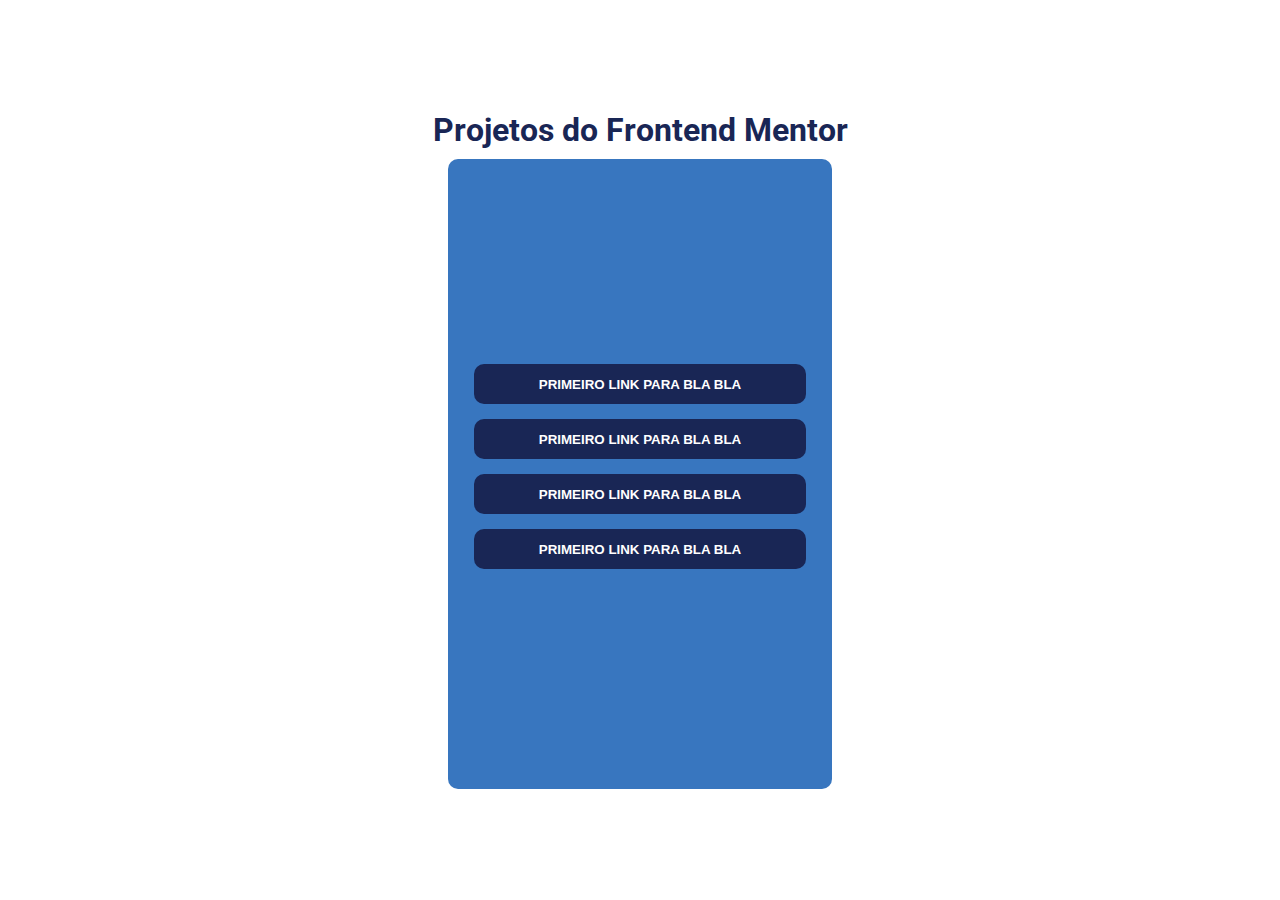
==== index.html @ 4e894454 "insert index page" ====
<!DOCTYPE html>
<html lang="en">
<head>
    <meta charset="UTF-8">
    <meta name="viewport" content="width=device-width, initial-scale=1.0">
    <link rel="stylesheet" href="style.css">
    <title>Projetos Frontend Mentor</title>
</head>
<body>
    <main>
        <h1>Projetos do Frontend Mentor</h1> 

        <section class="links">
            <a href=""><button>PRIMEIRO LINK PARA BLA BLA</button></a>
            <a href=""><button>PRIMEIRO LINK PARA BLA BLA</button></a>
            <a href=""><button>PRIMEIRO LINK PARA BLA BLA</button></a>
            <a href=""><button>PRIMEIRO LINK PARA BLA BLA</button></a>
        </section>
    </main>

    
</body>
</html>
---- style.css ----
@import url("https://fonts.googleapis.com/css2?family=Lobster&family=Poppins:wght@400;500;700&family=Roboto:wght@400;700&display=swap");
*{
    box-sizing: border-box;
    margin: 0;
    padding: 0;
}

:root{

    /*COLORS*/
    --primary-color:#192655;
    --background: #3876BF;
    --White: hsl(0, 0%, 100%);


    /*Font*/
    font-family: 'Roboto';
}


html{
    
}

h1{
    color: var(--primary-color);
    text-align: center;
}

main{
    width: 100vw;
    height: 100vh;
    display: flex;
    flex-direction: column;
    justify-content: center;
    align-items: center;
}
.links{
    width: 30vw;
    min-width: 350px;
    height: 70vh;
    border-radius: 10px;
    display: flex;
    flex-direction: column;
    align-items: center;
    justify-content: center;
    background-color: var(--background);
    box-shadow: 1px 1px 6px 2px var(--White);
    margin-top: 10px;
}

.links button{
    width: 26vw;
    min-width: 300px;
    height: 40px;
    cursor: pointer;
    border-radius: 10px;
    border: none;
    background-color: var(--primary-color);
    color: var(--White);
    font-weight: 700;
    margin-bottom: 15px;
}

.links button:hover{
    background-color: var(--White);
    color: var(--primary-color);
}
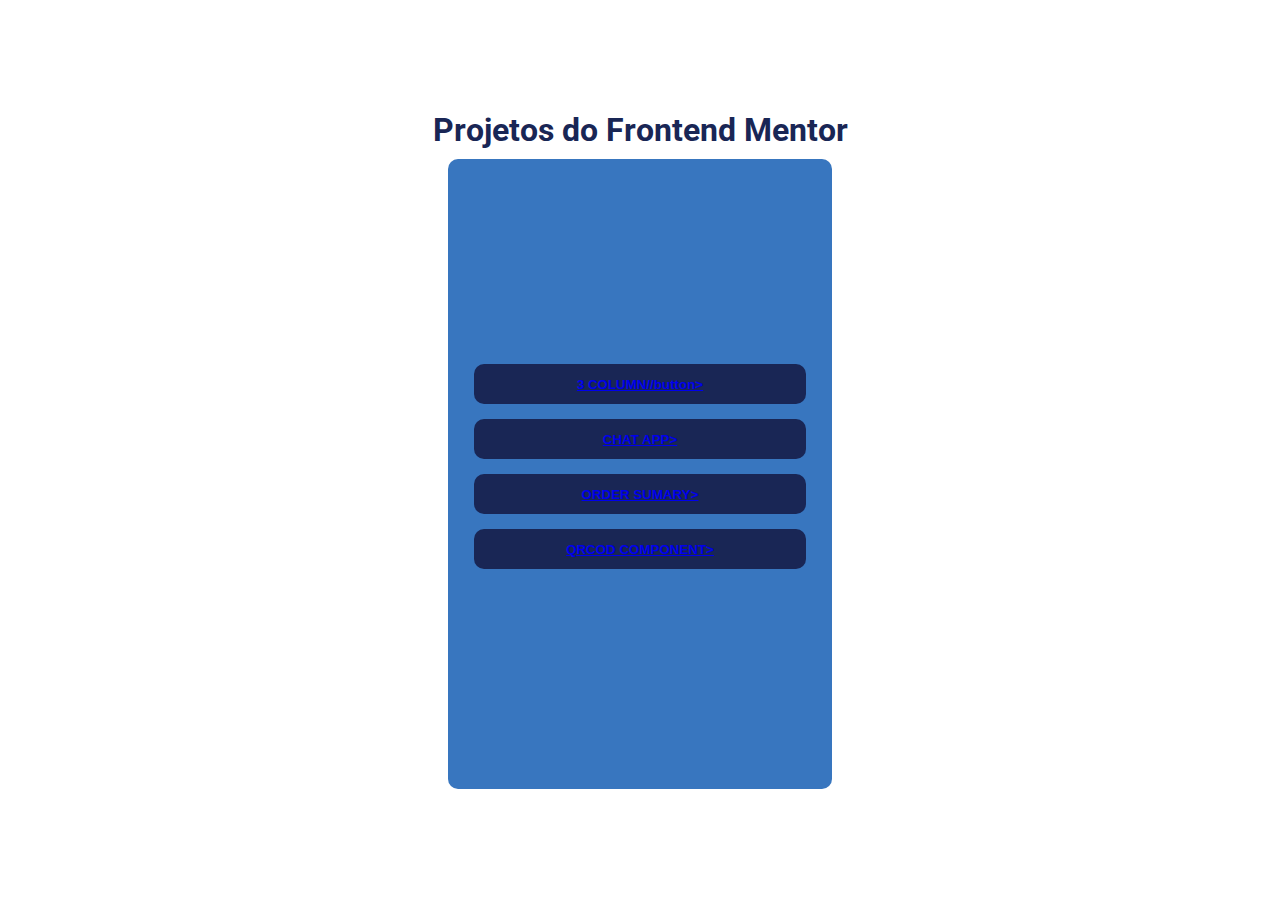
==== commit ef3d871b: "UPDATE LINKS" ====
--- a/index.html
+++ b/index.html
@@ -11,10 +11,14 @@
         <h1>Projetos do Frontend Mentor</h1> 
 
         <section class="links">
-            <a href=""><button>PRIMEIRO LINK PARA BLA BLA</button></a>
-            <a href=""><button>PRIMEIRO LINK PARA BLA BLA</button></a>
-            <a href=""><button>PRIMEIRO LINK PARA BLA BLA</button></a>
-            <a href=""><button>PRIMEIRO LINK PARA BLA BLA</button></a>
+            <a href="https://renannevesc94.github.io/frontend-mentor/3-column-main/"><button>3 COLUMN//button></a>
+            <a href="https://renannevesc94.github.io/frontend-mentor/Chat-App-HTML-CSS-main/"><button>CHAT APP></a>
+            <a href="https://renannevesc94.github.io/frontend-mentor/Order-Summary-main/"><button>ORDER SUMARY></a>
+            <a href="https://renannevesc94.github.io/frontend-mentor/QRCode-Component-main/"><button>QRCOD COMPONENT></a>
+
+
+
+
         </section>
     </main>
 
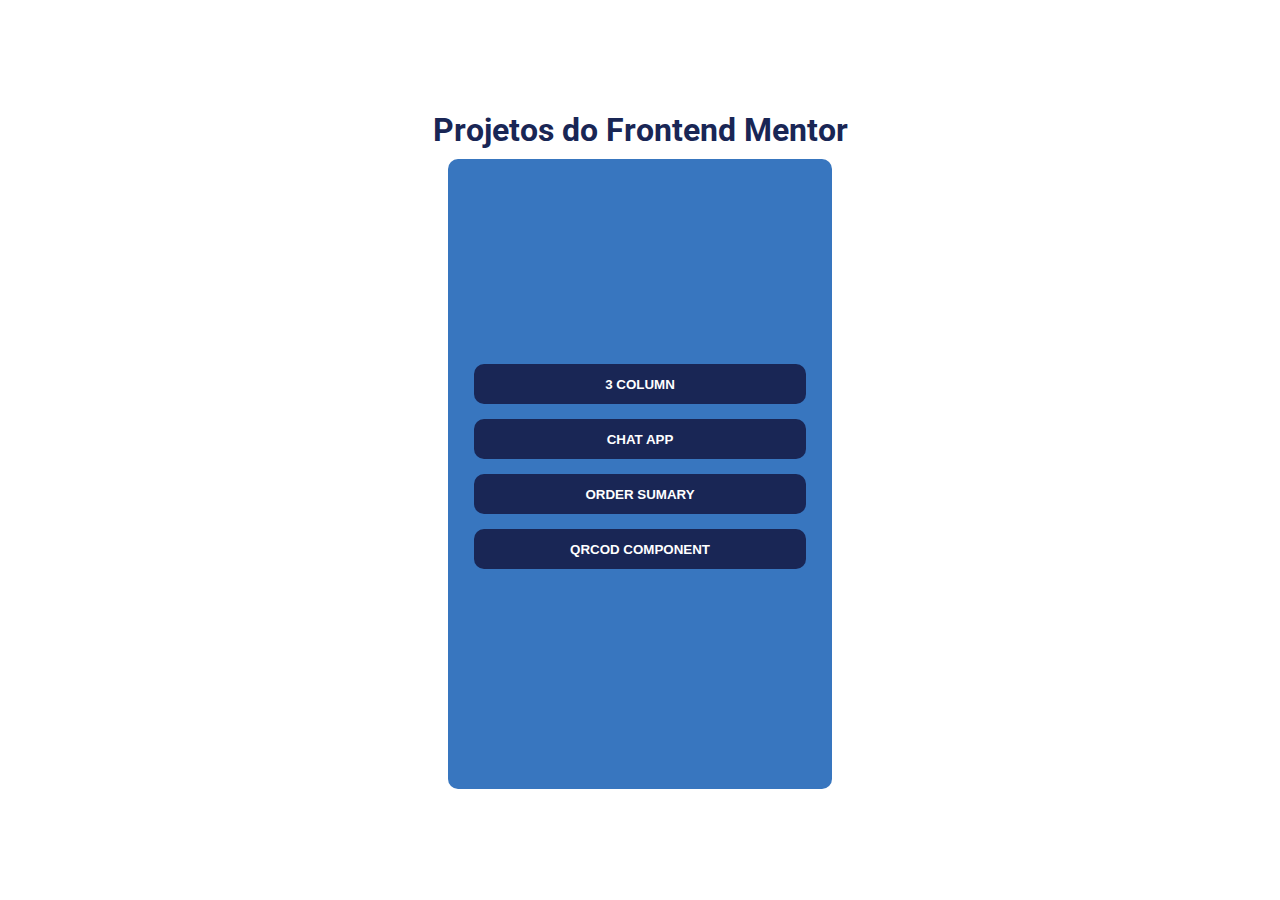
==== commit f7e19983: "update links 2" ====
--- a/index.html
+++ b/index.html
@@ -11,10 +11,10 @@
         <h1>Projetos do Frontend Mentor</h1> 
 
         <section class="links">
-            <a href="https://renannevesc94.github.io/frontend-mentor/3-column-main/"><button>3 COLUMN//button></a>
-            <a href="https://renannevesc94.github.io/frontend-mentor/Chat-App-HTML-CSS-main/"><button>CHAT APP></a>
-            <a href="https://renannevesc94.github.io/frontend-mentor/Order-Summary-main/"><button>ORDER SUMARY></a>
-            <a href="https://renannevesc94.github.io/frontend-mentor/QRCode-Component-main/"><button>QRCOD COMPONENT></a>
+            <a href="https://renannevesc94.github.io/frontend-mentor/3-column-main/"><button>3 COLUMN </button></a>
+            <a href="https://renannevesc94.github.io/frontend-mentor/Chat-App-HTML-CSS-main/"><button>CHAT APP</button></a>
+            <a href="https://renannevesc94.github.io/frontend-mentor/Order-Summary-main/"><button>ORDER SUMARY</button></a>
+            <a href="https://renannevesc94.github.io/frontend-mentor/QRCode-Component-main/"><button>QRCOD COMPONENT</button></a>
 
 
 
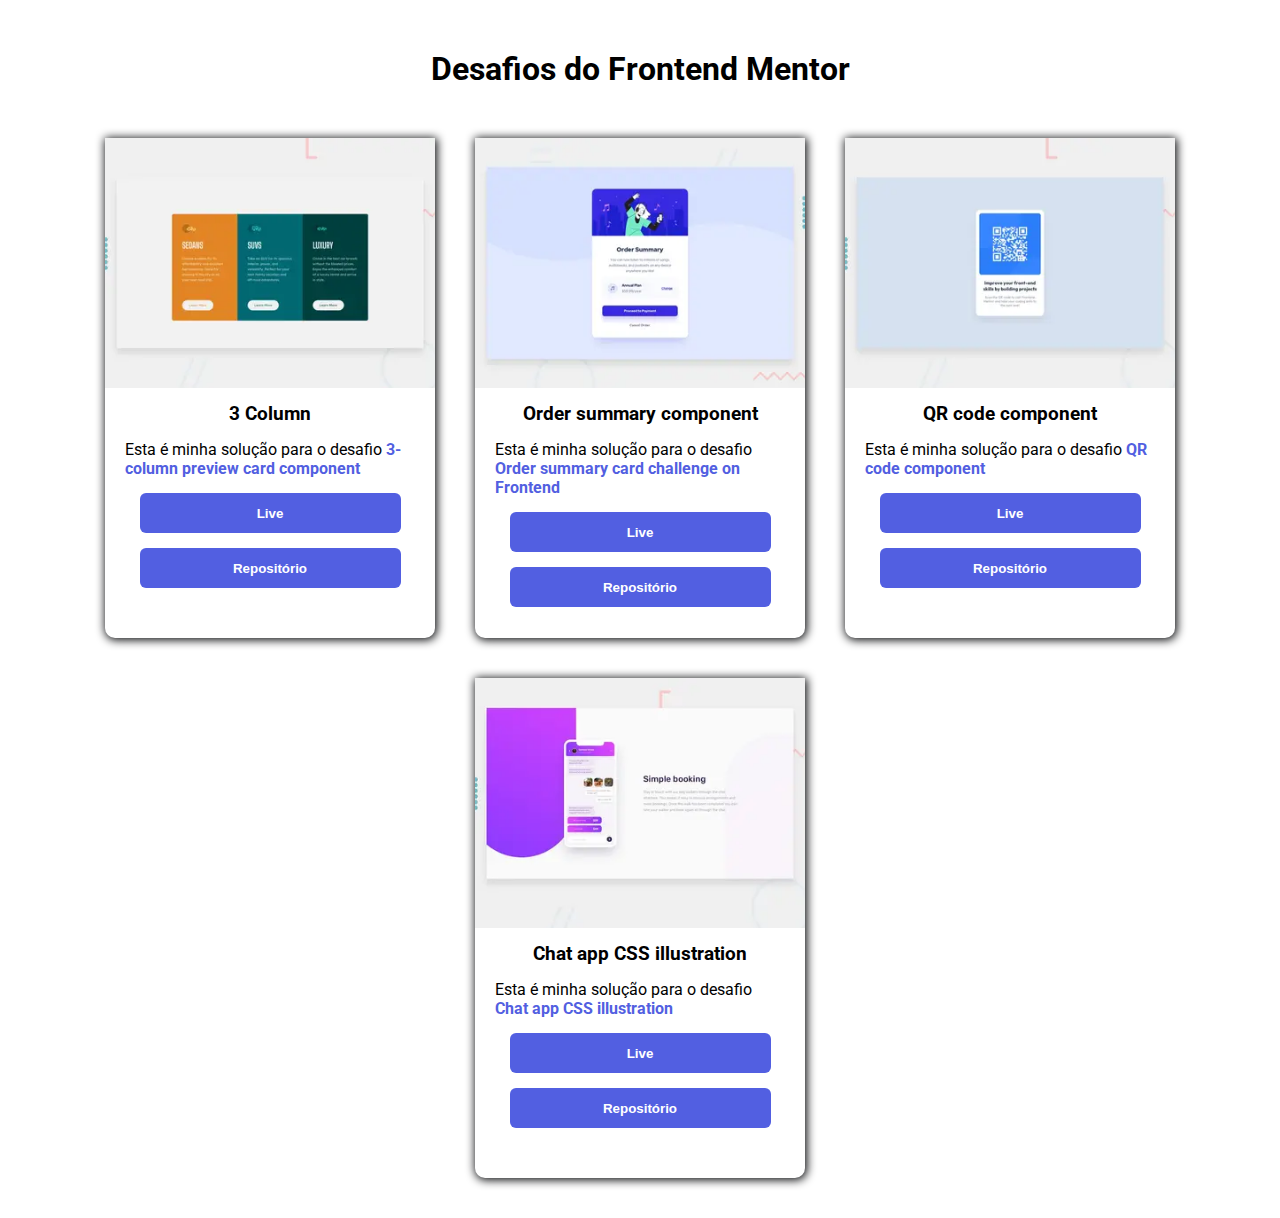
==== commit e7aded75: "insert start page" ====
--- a/index.html
+++ b/index.html
@@ -1,27 +1,93 @@
 <!DOCTYPE html>
 <html lang="en">
+
 <head>
-    <meta charset="UTF-8">
-    <meta name="viewport" content="width=device-width, initial-scale=1.0">
-    <link rel="stylesheet" href="style.css">
-    <title>Projetos Frontend Mentor</title>
+    <meta charset="UTF-8" />
+    <meta name="viewport" content="width=device-width, initial-scale=1.0" />
+    <link rel="stylesheet" href="style.css" />
+    <title>Desafios Frontend Mentor</title>
 </head>
+
 <body>
+    <h1>Desafios do Frontend Mentor</h1>
+
     <main>
-        <h1>Projetos do Frontend Mentor</h1> 
+        <div class="card">
+            <div class="top-card">
+                <img src="assets/images/3-COLUMN.webp" alt="">
+            </div>
 
-        <section class="links">
-            <a href="https://renannevesc94.github.io/frontend-mentor/3-column-main/"><button>3 COLUMN </button></a>
-            <a href="https://renannevesc94.github.io/frontend-mentor/Chat-App-HTML-CSS-main/"><button>CHAT APP</button></a>
-            <a href="https://renannevesc94.github.io/frontend-mentor/Order-Summary-main/"><button>ORDER SUMARY</button></a>
-            <a href="https://renannevesc94.github.io/frontend-mentor/QRCode-Component-main/"><button>QRCOD COMPONENT</button></a>
+            <div class="content">
+                <h3>3 Column</h3>
+                <p>
+                    Esta é minha solução para o desafio <a
+                        href="https://www.frontendmentor.io/challenges/3column-preview-card-component-pH92eAR2-"
+                        target="_blank">3-column preview card component</a>
+                </p>
+                <button onclick="openPage(1,'3-column-main')">Live</button>
+                <button onclick="openPage(2,'3-column-main')">Repositório</button>
+            </div>
+        </div>
+
+        <div class="card">
+            <div class="top-card">
+                <img src="assets/images/OrderSummary.webp" alt="">
+            </div>
+            <div class="content">
+                <h3>Order summary component
+                </h3>
+                <p>
+                    Esta é minha solução para o desafio <a
+                        href="https://www.frontendmentor.io/challenges/order-summary-component-QlPmajDUj"
+                        target="_blank">Order summary
+                        card challenge on Frontend</a>
+                </p>
+                <button onclick="openPage(1,'Order-Summary-main')">Live</button>
+                <button onclick="openPage(2,'Order-Summary-main')">Repositório</button>
+            </div>
+        </div>
 
 
+        <div class="card">
+            <div class="top-card">
+                <img src="assets/images/QrCodeComponent.webp" alt="">
+            </div>
+            <div class="content">
+                <h3>QR code component
+                </h3>
+                <p>
+                    Esta é minha solução para o desafio <a
+                        href="https://www.frontendmentor.io/challenges/qr-code-component-iux_sIO_H" target="_blank">QR
+                        code component
+                    </a>
+
+                </p>
+                <button onclick="openPage(1,'QRCode-Component-main')">Live</button>
+                <button onclick="openPage(2,'QRCode-Component-main')">Repositório</button>
+            </div>
+        </div>
 
 
-        </section>
+        <div class="card">
+            <div class="top-card">
+                <img src="assets/images/ChatApp.webp" alt="">
+            </div>
+            <div class="content">
+                <h3>Chat app CSS illustration
+                </h3>
+                <p>
+                    Esta é minha solução para o desafio <a
+                        href="https://www.frontendmentor.io/challenges/chat-app-css-illustration-O5auMkFqY"
+                        target="_blank">Chat app CSS illustration
+                    </a>
+                </p>
+                <button onclick="openPage(1,'Chat-App-HTML-CSS-main')">Live</button>
+                <button onclick="openPage(2,'Chat-App-HTML-CSS-main')">Repositório</button>
+            </div>
+        </div>
     </main>
 
-    
+    <script src="script.js"></script>
 </body>
+
 </html>--- a/style.css
+++ b/style.css
@@ -1,68 +1,110 @@
 @import url("https://fonts.googleapis.com/css2?family=Lobster&family=Poppins:wght@400;500;700&family=Roboto:wght@400;700&display=swap");
-*{
-    box-sizing: border-box;
-    margin: 0;
-    padding: 0;
+* {
+  box-sizing: border-box;
+  margin: 0;
+  padding: 0;
 }
 
-:root{
+:root {
+  /*COLORS*/
+  --color-01:#525FE1;
+  --color-02:#4854d1;
+  --White: hsl(0, 0%, 100%);
 
-    /*COLORS*/
-    --primary-color:#192655;
-    --background: #3876BF;
-    --White: hsl(0, 0%, 100%);
-
-
-    /*Font*/
-    font-family: 'Roboto';
+  /*Font*/
+  font-family: "Roboto";
 }
 
 
-html{
-    
+h1 {
+  text-align: center;
+  margin: 50px 0;
 }
 
-h1{
-    color: var(--primary-color);
-    text-align: center;
+main {
+  width: 100%;
+  height: 100%;
+  display: flex;
+  flex-direction: row;
+  justify-content: center;
+  align-items: center;
+  gap: 40px;
+  flex-wrap: wrap;
+  margin-bottom: 40px;
 }
 
-main{
-    width: 100vw;
-    height: 100vh;
+
+/*CARDS*/
+
+.card {
+  width: 25vw;
+  min-width: 330px;
+  max-width: 350px;
+  height: 70vh;
+  min-height: 400px;
+  max-height: 500px;
+  border-radius: 0 0 10px 10px;
+  box-shadow: 1px 1px 10px 1px #07080a;
+  background-color: var(--White);
+  display: flex;
+  flex-direction: column;
+  align-items: center;
+  gap: 15px;
+  transition: transform 0.3s;
+}
+
+.card:hover{
+    transform: scale(1.07);
+}
+.top-card{
+    background-color: var(--color-01);
+    width: 100%;
+    height: 50%; 
     display: flex;
+    align-items: center;
     flex-direction: column;
-    justify-content: center;
-    align-items: center;
 }
-.links{
-    width: 30vw;
-    min-width: 350px;
-    height: 70vh;
-    border-radius: 10px;
+
+.top-card img{
+    width: 100%;
+    height: 100%;
+    object-fit: cover;
+}
+
+.content{
     display: flex;
     flex-direction: column;
     align-items: center;
-    justify-content: center;
-    background-color: var(--background);
-    box-shadow: 1px 1px 6px 2px var(--White);
-    margin-top: 10px;
+    padding: 0 20px;
+    gap: 15px;
+ 
 }
 
-.links button{
-    width: 26vw;
-    min-width: 300px;
+.content button{
+    width: 90%;
     height: 40px;
+    border-radius: 6px;
+    border: none;
     cursor: pointer;
-    border-radius: 10px;
-    border: none;
-    background-color: var(--primary-color);
+    background-color: var(--color-01);
     color: var(--White);
     font-weight: 700;
-    margin-bottom: 15px;
 }
 
-.links button:hover{
-    background-color: var(--White);
-    color: var(--primary-color);
-}+.content button:hover{
+    background-color: var(--color-02);
+}
+
+a{
+    text-decoration: none;
+    font-weight: 700;
+    color: var(--color-01);
+
+}
+a:visited{
+    text-decoration: none;
+    color: var(--color-01);
+
+}
+
+
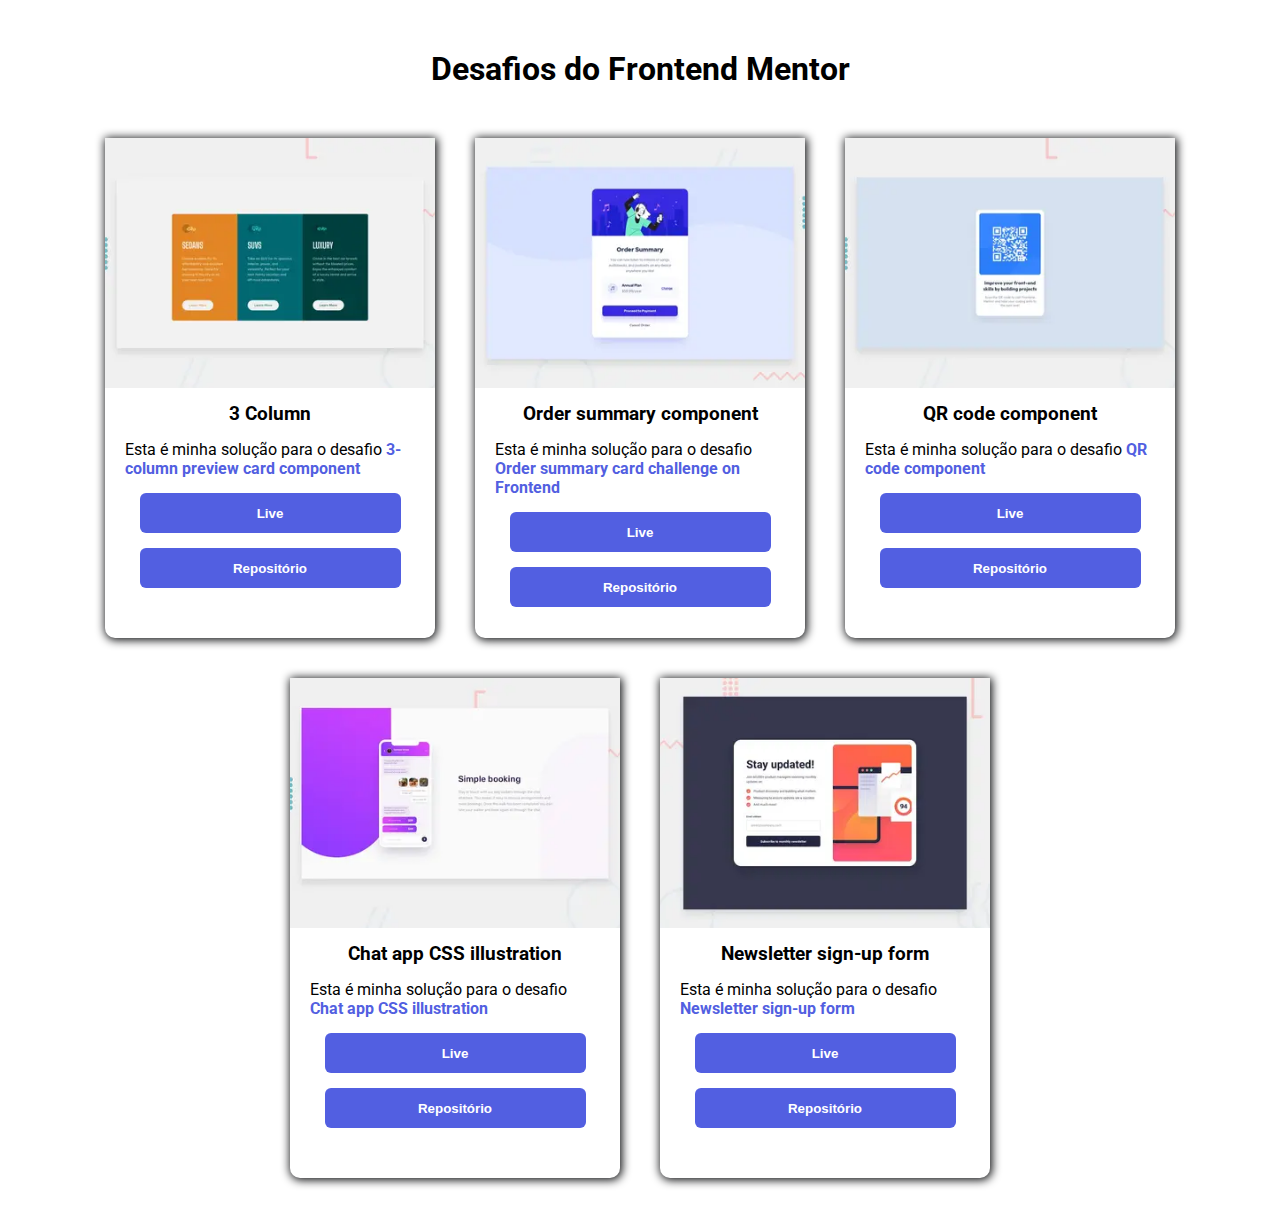
==== commit 2520d45b: "insert newsletter project" ====
--- a/index.html
+++ b/index.html
@@ -85,6 +85,24 @@
                 <button onclick="openPage(2,'Chat-App-HTML-CSS-main')">Repositório</button>
             </div>
         </div>
+
+        <div class="card">
+            <div class="top-card">
+                <img src="assets/images/newsletter.webp" alt="">
+            </div>
+            <div class="content">
+                <h3>Newsletter sign-up form 
+                </h3>
+                <p>
+                    Esta é minha solução para o desafio <a
+                        href="https://www.frontendmentor.io/challenges/newsletter-signup-form-with-success-message-3FC1AZbNrv"
+                        target="_blank">Newsletter sign-up form
+                    </a>
+                </p>
+                <button onclick="openPage(1,'Chat-App-HTML-CSS-main')">Live</button>
+                <button onclick="openPage(2,'Chat-App-HTML-CSS-main')">Repositório</button>
+            </div>
+        </div>
     </main>
 
     <script src="script.js"></script>
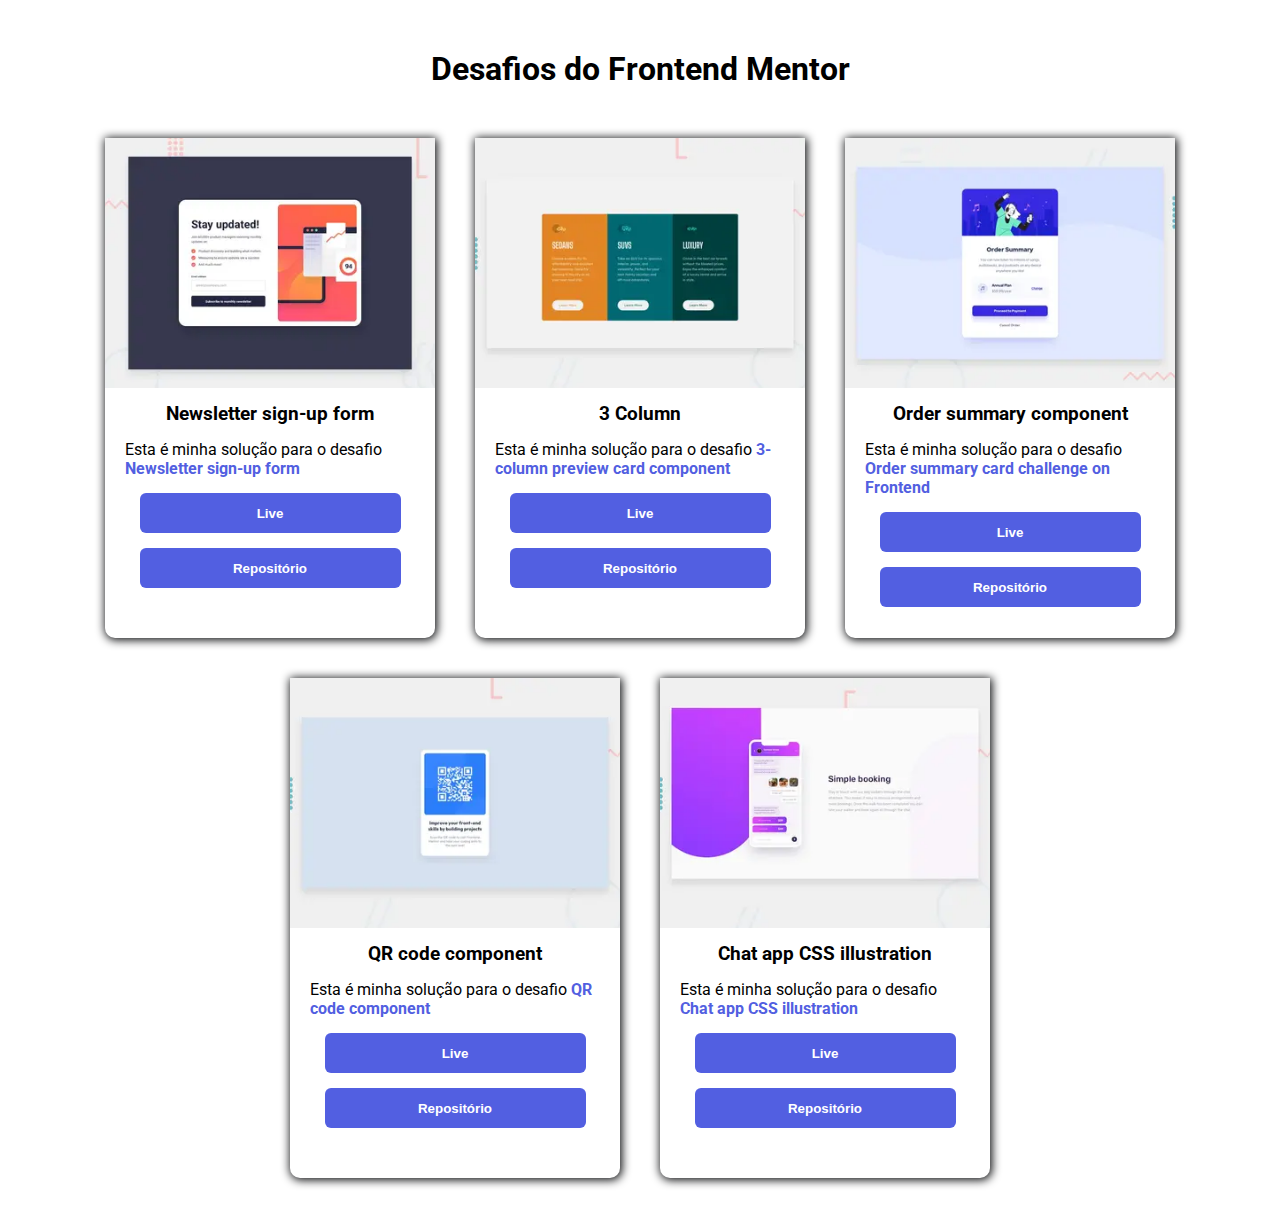
==== commit d1b2487c: "update links" ====
--- a/index.html
+++ b/index.html
@@ -10,8 +10,24 @@
 
 <body>
     <h1>Desafios do Frontend Mentor</h1>
-
     <main>
+        <div class="card">
+            <div class="top-card">
+                <img src="assets/images/newsletter.webp" alt="">
+            </div>
+            <div class="content">
+                <h3>Newsletter sign-up form
+                </h3>
+                <p>
+                    Esta é minha solução para o desafio <a
+                        href="https://www.frontendmentor.io/challenges/newsletter-signup-form-with-success-message-3FC1AZbNrv"
+                        target="_blank">Newsletter sign-up form
+                    </a>
+                </p>
+                <button onclick="openPage(1,'Newsletter-form')">Live</button>
+                <button onclick="openPage(2,'Newsletter-form')">Repositório</button>
+            </div>
+        </div>
         <div class="card">
             <div class="top-card">
                 <img src="assets/images/3-COLUMN.webp" alt="">
@@ -47,7 +63,6 @@
             </div>
         </div>
 
-
         <div class="card">
             <div class="top-card">
                 <img src="assets/images/QrCodeComponent.webp" alt="">
@@ -67,7 +82,6 @@
             </div>
         </div>
 
-
         <div class="card">
             <div class="top-card">
                 <img src="assets/images/ChatApp.webp" alt="">
@@ -85,24 +99,6 @@
                 <button onclick="openPage(2,'Chat-App-HTML-CSS-main')">Repositório</button>
             </div>
         </div>
-
-        <div class="card">
-            <div class="top-card">
-                <img src="assets/images/newsletter.webp" alt="">
-            </div>
-            <div class="content">
-                <h3>Newsletter sign-up form 
-                </h3>
-                <p>
-                    Esta é minha solução para o desafio <a
-                        href="https://www.frontendmentor.io/challenges/newsletter-signup-form-with-success-message-3FC1AZbNrv"
-                        target="_blank">Newsletter sign-up form
-                    </a>
-                </p>
-                <button onclick="openPage(1,'Chat-App-HTML-CSS-main')">Live</button>
-                <button onclick="openPage(2,'Chat-App-HTML-CSS-main')">Repositório</button>
-            </div>
-        </div>
     </main>
 
     <script src="script.js"></script>
